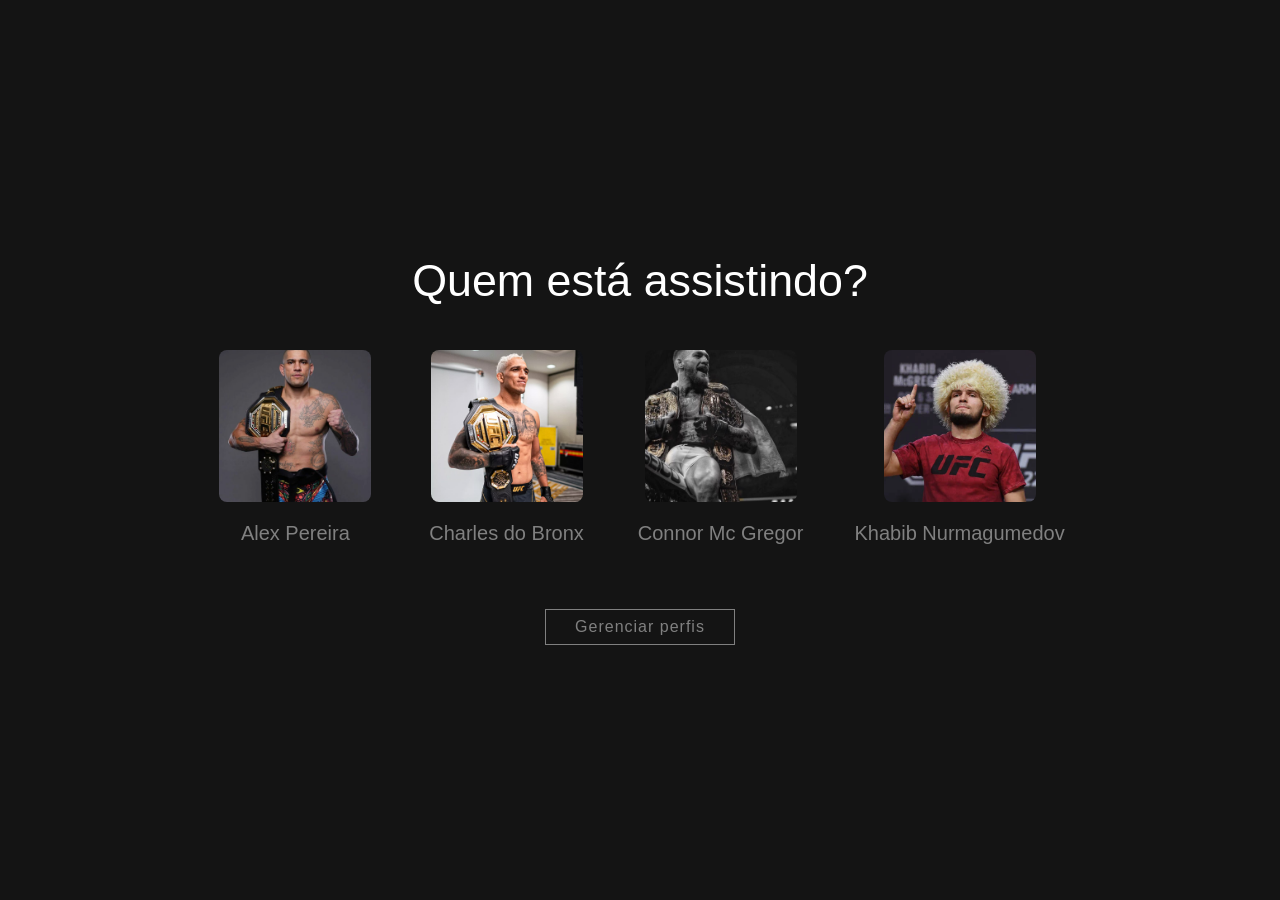
==== index.html @ 19bd1919 "Projeto Netflix" ====
<!DOCTYPE html>
<html lang="pt-br">
<head>
    <meta charset="UTF-8">
    <meta name="viewport" content="width=device-width, initial-scale=1.0">
    <title>Netflix</title>
    <link rel="stylesheet" href="style.css">
    <script src="script.js"></script>
</head>
<body>
    <main>
        <h1>Quem está assistindo?</h1>
        <section class="profiles" aria-label="Perfis de usuário">
            <article class="profile">
                <figure>
                    <img src="/assets/alex.jpg" alt="Foto de perfil de Alex Pereira, lutador com cinturão de campeão.">
                    <figcaption>Alex Pereira</figcaption>
                </figure>
            </article> <article class="profile">
                <figure>
                    <img src="/assets/charles.jpg" alt="Foto de perfil de Charles do Bronx, atleta em posição de luta.">
                    <figcaption>Charles do Bronx</figcaption>
                </figure>
            </article>
            <article class="profile">
                <figure>
                    <img src="/assets/connor.jpg" alt="Foto de perfil de Connor Mc Gregor, lutador profissional.">
                    <figcaption>Connor Mc Gregor</figcaption>
                </figure>
            </article>
            <article class="profile">
                <figure>
                    <img src="/assets/khabib.webp" alt="Foto de perfil de Khabib Nurmagumedov, campeão de MMA.">
                    <figcaption>Khabib Nurmagumedov</figcaption>
                </figure>
            </article>
        </section>
        <button class="btn-gerenciar">Gerenciar perfis</button>
    </main>
</body>
</html>
---- style.css ----
/**
 * ========================================
 * NETFLIX CLONE - ESTILOS GLOBAIS
 * ========================================
 * Arquivo principal de estilos da página de seleção de perfis
 * Inspirado no design Netflix com fundo preto, tipografia limpa e interatividade suave
    * Autor: [Gabriel Montemór] -> Código 100% gerado por IA, sem cópia de terceiros.
 */

/**
 * RESET GLOBAL
 * Remove margens e preenchimentos padrão do navegador
 * Aplica box-sizing para cálculos de tamanho mais previsíveis
 */
* {
    margin: 0;
    padding: 0;
    box-sizing: border-box;
}

/**
 * ESTILOS DO BODY
 * Define as propriedades base da página inteira
 * 
 * - background-color: Fundo preto escuro (padrão Netflix)
 * - color: Texto branco por padrão
 * - font-family: Tipografia limpa e profissional
 * - display flex + center: Centraliza todo o conteúdo no viewport
 * - min-height: 100vh: Garante que o body ocupe toda a altura da tela
 * - overflow: hidden: Remove scrollbars desnecessários
 */
body {
    background-color: #141414;
    color: #ffffff;
    font-family: 'Helvetica Neue', Helvetica, Arial, sans-serif;
    display: flex;
    justify-content: center;
    align-items: center;
    min-height: 100vh;
    overflow: hidden;
}

/**
 * CONTAINER PRINCIPAL (MAIN)
 * Agrupa o título, perfis e botão em uma coluna centralizada
 * 
 * - text-align: center: Alinha todo o texto ao centro
 * - flex-direction: column: Coloca os elementos em coluna (vertical)
 * - align-items: center: Centraliza itens horizontalmente
 * - max-width: 90vw: Limita a largura em 90% da tela para não ficcar muito largo
 */
main {
    text-align: center;
    display: flex;
    flex-direction: column;
    align-items: center;
    max-width: 90vw;
}

/**
 * TÍTULO PRINCIPAL (H1)
 * "Quem está assistindo?"
 * 
 * - font-size clamp(): Define tamanho responsivo
 *   * Mínimo: 2.2rem
 *   * Ideal: 3.5vw (ajusta com a tela)
 *   * Máximo: 3.2rem
 * - font-weight: 500: Peso médio (semibold)
 * - margin-bottom: Espaço entre título e perfis
 */
h1 {
    font-size: clamp(2.2rem, 3.5vw, 3.2rem);
    font-weight: 500;
    margin-bottom: 2.5rem;
}

/**
 * CONTAINER DOS PERFIS
 * Agrupa os cards de perfil em uma linha responsiva
 * 
 * - display: flex: Coloca os perfis em linha
 * - justify-content: center: Centraliza os perfis horizontalmente
 * - gap: 4vw: Espaço entre perfis (4% da largura da tela)
 * - flex-wrap: wrap: Perfis descem para nova linha se não couberem
 */
.profiles {
    display: flex;
    justify-content: center;
    gap: 4vw;
    flex-wrap: wrap;
}

/**
 * FIGURA DO PERFIL
 * Container que agrupa a imagem e nome do perfil
 * 
 * - flex-direction: column: Coloca imagem acima do nome
 * - align-items: center: Centraliza imagem e nome
 * - cursor: pointer: Indica que é clicável
 * - transition: Suaviza o efeito de zoom no hover
 */
.profile figure {
    display: flex;
    flex-direction: column;
    align-items: center;
    cursor: pointer;
    transition: transform 0.2s ease-in-out;
}

/**
 * IMAGEM DO PERFIL
 * Avatar com cantos levemente arredondados
 * 
 * - width/height: 160px: Tamanho padrão do avatar
 * - border-radius: 12px: Cantos levemente arredondados, quase imperceptível
 * - object-fit: cover: Corta a imagem para preencher o espaço sem distorcer
 * - border: 4px solid transparent: Borda transparente padrão (não ocupa espaço extra no hover)
 * - transition: Suaviza mudanças de bordas e transformações
 */
.profile img {
    width: 160px;
    height: 160px;
    border-radius: 12px;
    object-fit: cover;
    border: 4px solid transparent;
    box-shadow: none;
    transition: transform 0.2s ease-in-out, border-color 0.2s ease-in-out;
}

/**
 * NOME DO PERFIL
 * Texto abaixo de cada imagem
 * 
 * - margin-top: 1rem: Espaço entre imagem e nome
 * - font-size: 1.25rem: Tamanho legível
 * - color: #808080: Cinza padrão
 * - transition: Suaviza mudança de cor no hover
 */
figcaption {
    margin-top: 1rem;
    font-size: 1.25rem;
    color: #808080;
    transition: color 0.2s ease-in-out;
}

/**
 * HOVER DO PERFIL - ZOOM
 * Efeito quando mouse passa sobre o perfil
 * Aumenta o perfil em 5%
 */
.profile:hover {
    transform: scale(1.05);
}

/**
 * HOVER - BORDA DA IMAGEM
 * Quando mouse passa, a imagem ganha borda branca
 * A transição foi definida na classe .profile img
 */
.profile:hover img {
    border-color: #ffffff;
}

/**
 * HOVER - COR DO NOME
 * Quando mouse passa, o nome fica branco e mais negrito
 */
.profile:hover figcaption {
    color: #ffffff;
    font-weight: bold;
}

/**
 * BOTÃO GERENCIAR PERFIS
 * Caixa com borda para gerenciar contas
 * 
 * - display: inline-block: Comporta-se como bloco mas com tamanho do conteúdo
 * - margin-top: 4rem: Distância grande do perfis para o botão
 * - padding: 0.5rem 1.8rem: Espaçamento interno pequeno (altura x largura)
 * - background: transparent: Sem fundo (apenas borda)
 * - border: 1px solid #808080: Borda fina cinza
 * - border-radius: 0: Cantos completamente quadrados
 * - letter-spacing: 1px: Espaçamento entre letras
 * - cursor: pointer: Indica que é clicável
 * - transition: all: Suaviza todas as mudanças de propriedade
 */
.btn-gerenciar {
    display: inline-block;
    margin-top: 4rem;
    padding: 0.5rem 1.8rem;
    background-color: transparent;
    color: #808080;
    border: 1px solid #808080;
    border-radius: 0;
    font-size: 1rem;
    text-decoration: none;
    letter-spacing: 1px;
    cursor: pointer;
    transition: all 0.3s ease-in-out;
    text-align: center;
}

/**
 * HOVER DO BOTÃO GERENCIAR
 * Quando mouse passa, texto e borda ficam brancos
 */
.btn-gerenciar:hover {
    color: #ffffff;
    border-color: #ffffff;
}

/**
 * ========================================
 * RESPONSIVIDADE - TELAS MÉDIAS (ATÉ 768px)
 * ========================================
 * Ajusta tamanhos e espaçamentos para tablets e telas menores
 */
@media (max-width: 768px) {
    /**
     * Título menor para não dominar telas pequenas
     */
    h1 {
        font-size: 2.2rem;
    }

    /**
     * Reduz espaço entre perfis em telas menores
     */
    .profiles {
        gap: 2rem;
    }

    /**
     * Imagens menores (110px) com borda reduzida (3px)
     */
    .profile img {
        width: 110px;
        height: 110px;
        border-width: 3px;
    }

    /**
     * Nome do perfil com tamanho reduzido
     */
    figcaption {
        font-size: 1rem;
    }

    /**
     * Botão "Gerenciar Perfis" com tamanho ajustado para mobile
     * - margin-top reduzido para economizar espaço
     * - padding aumentado para facilitar clique em touch
     */
    .btn-gerenciar {
        margin-top: 2.5rem;
        padding: 1.2rem 3rem;
        font-size: 0.95rem;
    }
}
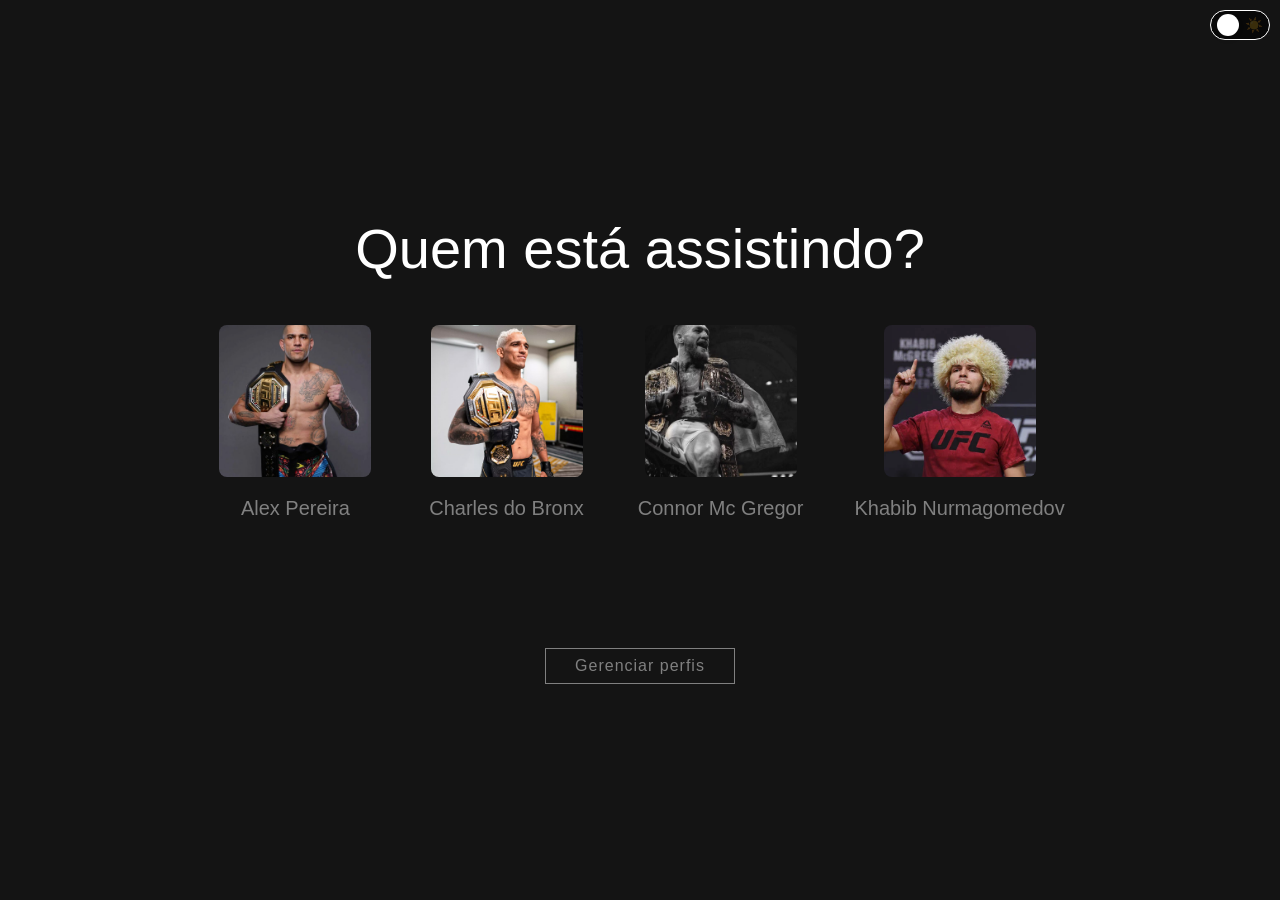
==== commit 931dcfb7: "Aula 3" ====
--- a/index.html
+++ b/index.html
@@ -5,37 +5,44 @@
     <meta name="viewport" content="width=device-width, initial-scale=1.0">
     <title>Netflix</title>
     <link rel="stylesheet" href="style.css">
-    <script src="script.js"></script>
 </head>
 <body>
     <main>
         <h1>Quem está assistindo?</h1>
-        <section class="profiles" aria-label="Perfis de usuário">
-            <article class="profile">
+        <ul class="profiles" aria-label="Perfis de usuário">
+            <li class="profile">
                 <figure>
                     <img src="/assets/alex.jpg" alt="Foto de perfil de Alex Pereira, lutador com cinturão de campeão.">
                     <figcaption>Alex Pereira</figcaption>
                 </figure>
-            </article> <article class="profile">
+            </li> <li class="profile">
                 <figure>
                     <img src="/assets/charles.jpg" alt="Foto de perfil de Charles do Bronx, atleta em posição de luta.">
                     <figcaption>Charles do Bronx</figcaption>
                 </figure>
-            </article>
-            <article class="profile">
+            </li>
+            <li class="profile">
                 <figure>
                     <img src="/assets/connor.jpg" alt="Foto de perfil de Connor Mc Gregor, lutador profissional.">
                     <figcaption>Connor Mc Gregor</figcaption>
                 </figure>
-            </article>
-            <article class="profile">
+            </li>
+            <li class="profile">
                 <figure>
-                    <img src="/assets/khabib.webp" alt="Foto de perfil de Khabib Nurmagumedov, campeão de MMA.">
-                    <figcaption>Khabib Nurmagumedov</figcaption>
+                    <img src="/assets/khabib.webp" alt="Foto de perfil de Khabib Nurmagomedov, campeão de MMA.">
+                    <figcaption>Khabib Nurmagomedov</figcaption>
                 </figure>
-            </article>
-        </section>
-        <button class="btn-gerenciar">Gerenciar perfis</button>
+            </li>
+        </ul>
+        <div class="buttons">
+            <button class="btn-gerenciar">Gerenciar perfis</button>
+        </div>
     </main>
+    <button id="theme-toggle" class="btn-theme-fixed" aria-label="Alternar tema">
+        <span class="theme-icon theme-icon--moon">🌙</span>
+        <span class="theme-icon theme-icon--sun">☀️</span>
+        <span class="theme-knob"></span>
+    </button>
+    <script src="script.js"></script>
 </body>
 </html>
--- a/style.css
+++ b/style.css
@@ -38,6 +38,11 @@
     align-items: center;
     min-height: 100vh;
     overflow: hidden;
+    transition: background-color 0.4s ease, color 0.4s ease;
+}
+
+main {
+    transition: background-color 0.4s ease, color 0.4s ease;
 }
 
 /**
@@ -78,16 +83,20 @@
  * CONTAINER DOS PERFIS
  * Agrupa os cards de perfil em uma linha responsiva
  * 
- * - display: flex: Coloca os perfis em linha
+ * - display: grid: Usa grid para melhor controle responsivo
+ * - grid-template-columns: auto-fit para ajustar colunas automaticamente
  * - justify-content: center: Centraliza os perfis horizontalmente
  * - gap: 4vw: Espaço entre perfis (4% da largura da tela)
- * - flex-wrap: wrap: Perfis descem para nova linha se não couberem
+ * - list-style: none: Remove marcadores de lista
  */
 .profiles {
-    display: flex;
-    justify-content: center;
+    display: grid;
+    grid-template-columns: repeat(auto-fit, minmax(160px, 1fr));
+    justify-items: center;
     gap: 4vw;
-    flex-wrap: wrap;
+    list-style: none;
+    padding: 0;
+    margin: 0;
 }
 
 /**
@@ -138,7 +147,7 @@
  */
 figcaption {
     margin-top: 1rem;
-    font-size: 1.25rem;
+    font-size: 1rem;
     color: #808080;
     transition: color 0.2s ease-in-out;
 }
@@ -201,6 +210,137 @@
 }
 
 /**
+ * CONTAINER DOS BOTÕES
+ * Agrupa os botões em linha
+ */
+.buttons {
+    display: flex;
+    gap: 1rem;
+    justify-content: center;
+    margin-top: 4rem;
+}
+
+/**
+ * BOTÃO TOGGLE TEMA FIXO
+ * Botão pequeno no canto superior direito para alternar tema
+ */
+.btn-theme-fixed {
+    position: fixed;
+    top: 10px;
+    right: 10px;
+    padding: 0.5rem;
+    background-color: rgba(0, 0, 0, 0.7);
+    color: #ffffff;
+    border: 1px solid #ffffff;
+    border-radius: 50%;
+    font-size: 1.2rem;
+    cursor: pointer;
+    transition: all 0.3s ease-in-out;
+    width: 40px;
+    height: 40px;
+    display: flex;
+    align-items: center;
+    justify-content: center;
+    z-index: 1000;
+}
+
+.btn-theme-fixed:hover {
+    background-color: rgba(255, 255, 255, 0.2);
+    transform: scale(1.1);
+}
+
+/* Light mode adjustments */
+.light-mode .btn-theme-fixed {
+    background-color: rgba(255, 255, 255, 0.9);
+    border-color: #333333;
+}
+
+.light-mode .btn-theme-fixed .theme-icon--moon {
+    opacity: 0.2;
+}
+
+.light-mode .btn-theme-fixed .theme-icon--sun {
+    opacity: 1;
+}
+
+.light-mode .btn-theme-fixed .theme-knob {
+    transform: translateX(24px);
+    background-color: #ffffff;
+}
+
+.btn-theme-fixed:hover {
+    transform: translateY(-1px);
+}
+
+.btn-theme-fixed {
+    position: fixed;
+    top: 10px;
+    right: 10px;
+    width: 60px;
+    height: 30px;
+    background-color: rgba(0, 0, 0, 0.6);
+    border: 1px solid #ffffff;
+    border-radius: 999px;
+    cursor: pointer;
+    display: flex;
+    align-items: center;
+    justify-content: space-between;
+    padding: 0 6px;
+    z-index: 1000;
+    transition: background-color 0.3s ease, border-color 0.3s ease;
+}
+
+.btn-theme-fixed .theme-icon {
+    font-size: 0.9rem;
+    line-height: 1;
+    transition: opacity 0.3s ease;
+    opacity: 0.2;
+}
+
+.btn-theme-fixed .theme-icon--moon {
+    opacity: 1;
+}
+
+.btn-theme-fixed .theme-knob {
+    position: absolute;
+    width: 22px;
+    height: 22px;
+    border-radius: 50%;
+    background-color: #ffffff;
+    box-shadow: 0 2px 6px rgba(0,0,0,0.2);
+    transition: transform 0.3s ease, background-color 0.3s ease;
+    transform: translateX(0);    
+}
+
+.btn-theme-fixed:focus {
+    outline: none;
+    box-shadow: 0 0 0 3px rgba(255,255,255,0.3);
+}
+
+.light-mode .btn-theme-fixed {
+    background-color: rgba(255, 255, 255, 0.9);
+    color: #000000;
+    border-color: #333333;
+}
+
+.light-mode .btn-theme-fixed .theme-icon--moon {
+    opacity: 0.2;
+}
+
+.light-mode .btn-theme-fixed .theme-icon--sun {
+    opacity: 1;
+}
+
+.light-mode .btn-theme-fixed .theme-knob {
+    transform: translateX(24px);
+    background-color: #ffffff;
+}
+
+.btn-theme-fixed:hover {
+    transform: translateY(-1px);
+}
+
+/**
  * HOVER DO BOTÃO GERENCIAR
  * Quando mouse passa, texto e borda ficam brancos
  */
@@ -211,25 +351,67 @@
 
 /**
  * ========================================
+ * MODO CLARO (LIGHT MODE)
+ * ========================================
+ * Estilos para o modo claro quando a classe .light-mode é aplicada ao body
+ */
+.light-mode {
+    background-color: #ffffff;
+    color: #000000;
+}
+
+.light-mode .profile img {
+    border-color: #cccccc;
+}
+
+.light-mode .profile:hover img {
+    border-color: #000000;
+}
+
+.light-mode figcaption {
+    color: #333333;
+}
+
+.light-mode .profile:hover figcaption {
+    color: #000000;
+}
+
+.light-mode .btn-gerenciar,
+.light-mode .btn-theme {
+    color: #333333;
+    border-color: #333333;
+}
+
+.light-mode .btn-gerenciar:hover,
+.light-mode .btn-theme:hover {
+    color: #000000;
+    border-color: #000000;
+}
+
+/**
+ * ========================================
  * RESPONSIVIDADE - TELAS MÉDIAS (ATÉ 768px)
  * ========================================
  * Ajusta tamanhos e espaçamentos para tablets e telas menores
  */
 @media (max-width: 768px) {
+
+    /**
+     * Perfis em flex wrap para telas médias
+     */
+    .profiles {
+        display: flex;
+        flex-wrap: wrap;
+        justify-content: center;
+        gap: 2rem;
+    }
+
     /**
      * Título menor para não dominar telas pequenas
      */
     h1 {
         font-size: 2.2rem;
     }
-
-    /**
-     * Reduz espaço entre perfis em telas menores
-     */
-    .profiles {
-        gap: 2rem;
-    }
-
     /**
      * Imagens menores (110px) com borda reduzida (3px)
      */
@@ -256,4 +438,172 @@
         padding: 1.2rem 3rem;
         font-size: 0.95rem;
     }
+}
+/**
+ * ========================================
+ * RESPONSIVIDADE - TELAS PEQUENAS (ATÉ 480px)
+ * ========================================
+ * Ajustes para dispositivos móveis muito pequenos
+ */
+@media (max-width: 480px) {
+
+    /**
+     * Permite rolagem se o conteúdo exceder a altura da tela
+     */
+    body {
+        overflow: auto;
+        min-height: auto;
+        padding: 2rem 0;
+    }
+
+    /**
+     * Ajusta o container principal para telas pequenas
+     */
+    main {
+        max-width: 95vw;
+    }
+
+    /**
+     * Título ainda menor para telas muito pequenas
+     */
+    h1 {
+        font-size: 1.8rem;
+        margin-bottom: 2rem;
+    }
+
+    /**
+     * Perfis em coluna vertical para melhor visualização
+     */
+    .profiles {
+        display: flex;
+        flex-direction: column;
+        gap: 1rem;
+        align-items: center;
+    }
+
+    /**
+     * Imagens ainda menores para caber melhor
+     */
+    .profile img {
+        width: 100px;
+        height: 100px;
+        border-width: 3px;
+    }
+
+    /**
+     * Nome do perfil menor
+     */
+    figcaption {
+        font-size: 1rem;
+        margin-top: 0.5rem;
+    }
+
+    /**
+     * Botão ajustado para telas pequenas
+     */
+    .btn-gerenciar {
+        margin-top: 2rem;
+        padding: 1rem 2rem;
+        font-size: 0.9rem;
+    }
+}
+
+/**
+ * ========================================
+ * RESPONSIVIDADE - TABLETS (769px a 1024px)
+ * ========================================
+ * Ajustes para tablets
+ */
+@media (min-width: 769px) and (max-width: 1024px) {
+
+    /**
+     * Perfis em grid de 2 colunas para tablets
+     */
+    .profiles {
+        display: grid;
+        grid-template-columns: repeat(2, 1fr);
+        gap: 2rem;
+        justify-items: center;
+    }
+
+    /**
+     * Tamanho médio do título
+     */
+    h1 {
+        font-size: 2.8rem;
+    }
+
+    /**
+     * Imagens médias
+     */
+    .profile img {
+        width: 130px;
+        height: 130px;
+        border-width: 3px;
+    }
+
+    /**
+     * Nome do perfil médio
+     */
+    figcaption {
+        font-size: 1.1rem;
+    }
+
+    /**
+     * Botão ajustado para tablets
+     */
+    .btn-gerenciar {
+        margin-top: 3rem;
+        padding: 0.8rem 2.5rem;
+    }
+}
+
+/**
+ * ========================================
+ * RESPONSIVIDADE - DESKTOP (1025px+)
+ * ========================================
+ * Ajustes para telas grandes
+ */
+@media (min-width: 1025px) {
+
+    /**
+     * Título maior para telas grandes
+     */
+    h1 {
+        font-size: 3.5rem;
+    }
+
+    /**
+     * Espaço padrão entre perfis
+     */
+    .profiles {
+        display: flex;
+        justify-content: center;
+        gap: 4vw;
+        flex-wrap: wrap;
+    }
+
+    /**
+     * Imagens padrão
+     */
+    .profile img {
+        width: 160px;
+        height: 160px;
+        border-width: 4px;
+    }
+
+    /**
+     * Nome do perfil padrão
+     */
+    figcaption {
+        font-size: 1.25rem;
+    }
+
+    /**
+     * Botão padrão
+     */
+    .btn-gerenciar {
+        margin-top: 4rem;
+        padding: 0.5rem 1.8rem;
+    }
 }
